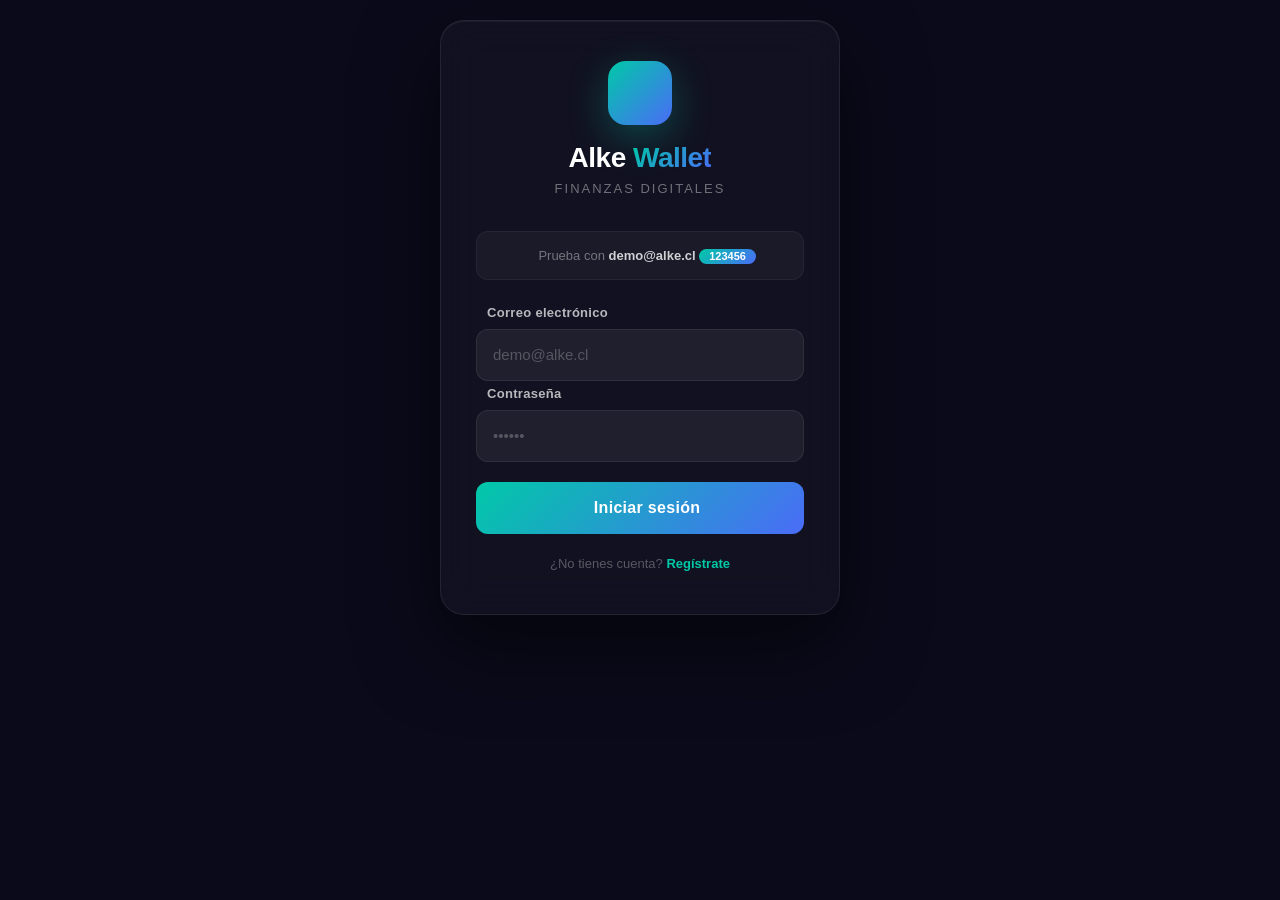
==== Localstorage/sendmoney.html @ d00fd611 "Proyecto completo Alke Wallet" ====
<!DOCTYPE html>
<html lang="es">
<head>
    <meta charset="UTF-8">
    <meta name="viewport" content="width=device-width, initial-scale=1.0">
    <title>Alke Wallet - Enviar Dinero</title>
    <link href="https://cdn.jsdelivr.net/npm/bootstrap@5.3.3/dist/css/bootstrap.min.css" rel="stylesheet">
    <link rel="stylesheet" href="https://cdnjs.cloudflare.com/ajax/libs/font-awesome/5.15.4/css/all.min.css">
    <link href="https://fonts.googleapis.com/css2?family=Inter:wght@400;500;600;700;800&display=swap" rel="stylesheet">
    <link rel="stylesheet" href="css/styles.css">
</head>
<body>
    <div class="send-wrapper">
        <div class="send-card">
            <a href="menu.html" class="back-link">
                <i class="fas fa-arrow-left"></i> Volver
            </a>
            <div class="page-title"><i class="fas fa-paper-plane"></i> Enviar Dinero</div>
            <div class="page-sub">Transfiere fondos a tus contactos</div>

            <div class="current-balance">
                <div class="label">Saldo disponible</div>
                <div class="amount" id="currentBalance">$0 CLP</div>
            </div>

            <form id="searchForm">
                <div class="form-group">
                    <label><i class="fas fa-search" style="margin-right: 6px;"></i>Buscar contacto</label>
                    <div class="input-group">
                        <div class="input-group-prepend">
                            <span class="input-group-text"><i class="fas fa-user"></i></span>
                        </div>
                        <input type="text" class="form-control" id="searchContact" placeholder="Nombre, CBU, alias...">
                        <div class="input-group-append">
                            <button class="btn-search" type="submit"><i class="fas fa-search"></i></button>
                        </div>
                    </div>
                </div>
            </form>

            <button class="btn-add" id="showAddContactBtn">
                <i class="fas fa-user-plus" style="margin-right: 8px;"></i>Agregar contacto
            </button>

            <div class="add-contact-form" id="addContactForm">
                <h5><i class="fas fa-user-plus" style="color: #00C9A7; margin-right: 8px;"></i>Nuevo Contacto</h5>
                <form id="newContactForm">
                    <div class="form-group">
                        <label>Nombre completo</label>
                        <input type="text" class="form-control" id="newName" placeholder="Nombre y apellido" required>
                    </div>
                    <div class="form-group">
                        <label>CBU (22 dígitos)</label>
                        <input type="text" class="form-control" id="newCbu" placeholder="CBU del contacto" required>
                    </div>
                    <div class="form-group">
                        <label>Alias</label>
                        <input type="text" class="form-control" id="newAlias" placeholder="Alias del contacto" required>
                    </div>
                    <div class="form-group">
                        <label>Banco</label>
                        <input type="text" class="form-control" id="newBank" placeholder="Nombre del banco" required>
                    </div>
                    <div class="alert-container" id="addContactAlert"></div>
                    <button type="submit" class="btn-deposit" style="background: linear-gradient(135deg, #00C9A7, #4A6CF7);">
                        <i class="fas fa-save"></i> Guardar contacto
                    </button>
                    <button type="button" class="btn btn-secondary w-100 mt-2" style="background: rgba(255,255,255,0.06); color: rgba(255,255,255,0.5);" id="cancelAddContact">
                        <i class="fas fa-times"></i> Cancelar
                    </button>
                </form>
            </div>

            <h5 style="color: rgba(255,255,255,0.5); font-size: 14px; margin: 20px 0 12px;">
                <i class="fas fa-address-book" style="margin-right: 8px;"></i>Mis Contactos
            </h5>

            <div id="contactList"></div>

            <div class="amount-input-group" id="amountInputGroup">
                <div class="form-group">
                    <label for="sendAmount"><i class="fas fa-money-bill-wave" style="margin-right: 6px;"></i>Monto a enviar</label>
                    <div class="input-group">
                        <div class="input-group-prepend">
                            <span class="input-group-text">$</span>
                        </div>
                        <input type="number" class="form-control" id="sendAmount" placeholder="0" min="1" step="1">
                    </div>
                </div>
            </div>

            <button class="btn-send" id="sendMoneyBtn" disabled>
                <i class="fas fa-arrow-right" style="margin-right: 8px;"></i>Enviar dinero
            </button>

            <div class="confirmation-message" id="confirmationMessage">
                <i class="fas fa-check-circle" style="margin-right: 8px;"></i>
                ¡Envío exitoso a <strong id="receiverName"></strong>!
            </div>

            <a href="menu.html" class="btn-menu">
                <i class="fas fa-home" style="margin-right: 8px;"></i>Menú Principal
            </a>
        </div>
    </div>

    <script src="https://code.jquery.com/jquery-3.7.1.min.js"></script>
    <script src="js/data.js"></script>
    <script src="js/ui.js"></script>
    <script src="js/auth.js"></script>
    <script src="js/wallet.js"></script>
    <script src="js/contacts.js"></script>
    <script src="js/main.js"></script>
    <script>
        $(document).ready(function() {
            if (localStorage.getItem('isLoggedIn') !== 'true') {
                window.location.href = 'login.html';
                return;
            }

            const user = window.Alke.data.usuarioActual();
            if (!user) {
                window.location.href = 'login.html';
                return;
            }

            let balance = user.saldo || 0;
            let selectedContact = null;
            let contacts = user.contactos || [];

            $('#currentBalance').text(`$${balance.toLocaleString()} CLP`);

            function renderContacts() {
                const list = $('#contactList');
                list.empty();
                if (contacts.length === 0) {
                    list.html('<p style="color: rgba(255,255,255,0.3); font-size: 14px;">Aún no tienes contactos.</p>');
                    return;
                }
                contacts.forEach((c, index) => {
                    const item = $(`
                        <div class="contact-item" data-index="${index}">
                            <div class="contact-name">${c.nombre}</div>
                            <div class="contact-details">CBU: ${c.cuenta || 'N/A'} | Alias: ${c.alias || 'N/A'}</div>
                            <span class="contact-bank"><i class="fas fa-university"></i> ${c.banco || 'Sin banco'}</span>
                        </div>
                    `);
                    item.click(function() {
                        $('.contact-item').removeClass('selected');
                        item.addClass('selected');
                        selectedContact = index;
                        $('#amountInputGroup').addClass('show');
                        $('#sendMoneyBtn').prop('disabled', false).addClass('show');
                        $('#sendAmount').focus();
                        $('#confirmationMessage').removeClass('show');
                    });
                    list.append(item);
                });
            }

            renderContacts();

            function showAlert(container, message, type) {
                const alertClass = type === 'success' ? 'alert-success' : 'alert-danger';
                const icon = type === 'success' ? 'fa-check-circle' : 'fa-exclamation-circle';
                $(container).html(`
                    <div class="alert ${alertClass} show" role="alert">
                        <i class="fas ${icon}"></i> ${message}
                    </div>
                `);
                setTimeout(() => {
                    $(container).find('.alert').fadeOut(300, function() { $(this).remove(); });
                }, 4000);
            }

            $('#showAddContactBtn').click(function() {
                $('#addContactForm').toggleClass('show');
                $(this).text($('#addContactForm').hasClass('show') ? '✕ Cerrar' : '<i class="fas fa-user-plus" style="margin-right:8px;"></i>Agregar contacto');
                if (!$('#addContactForm').hasClass('show')) {
                    $('#newContactForm')[0].reset();
                }
            });

            $('#cancelAddContact').click(function() {
                $('#addContactForm').removeClass('show');
                $('#showAddContactBtn').html('<i class="fas fa-user-plus" style="margin-right:8px;"></i>Agregar contacto');
                $('#newContactForm')[0].reset();
            });

            $('#newContactForm').submit(function(e) {
                e.preventDefault();
                const name = $('#newName').val().trim();
                const cbu = $('#newCbu').val().trim();
                const alias = $('#newAlias').val().trim();
                const bank = $('#newBank').val().trim();

                if (!name || !cbu || !alias || !bank) {
                    showAlert('#addContactAlert', 'Completa todos los campos.', 'error');
                    return;
                }

                const newContact = { nombre: name, cuenta: cbu, alias: alias, banco: bank };
                contacts.push(newContact);
                window.Alke.contacts.agregar(name, cbu);

                renderContacts();
                $('#newContactForm')[0].reset();
                $('#addContactForm').removeClass('show');
                $('#showAddContactBtn').html('<i class="fas fa-user-plus" style="margin-right:8px;"></i>Agregar contacto');
                showAlert('#addContactAlert', '✅ Contacto agregado exitosamente.', 'success');
            });

            $('#searchForm').submit(function(e) {
                e.preventDefault();
                const query = $('#searchContact').val().toLowerCase();
                let found = false;
                $('.contact-item').each(function() {
                    const text = $(this).text().toLowerCase();
                    if (text.includes(query)) {
                        $(this).show();
                        found = true;
                    } else {
                        $(this).hide();
                    }
                });
                if (!found && query) {
                    showAlert('#alertContainer', `No se encontraron contactos: "${query}"`, 'error');
                }
            });

            $('#sendMoneyBtn').click(function() {
                if (selectedContact === null) {
                    alert('Selecciona un contacto.');
                    return;
                }

                const amount = parseFloat($('#sendAmount').val());
                if (!amount || amount <= 0) {
                    alert('Ingresa un monto válido.');
                    return;
                }

                if (amount > balance) {
                    alert(`Saldo insuficiente. Disponible: $${balance.toLocaleString()} CLP`);
                    return;
                }

                const contact = contacts[selectedContact];
                if (confirm(`¿Enviar $${amount.toLocaleString()} CLP a ${contact.nombre}?`)) {
                    const result = window.Alke.wallet.transferir(contact.nombre, amount);
                    if (result.ok) {
                        balance = result.saldo;
                        $('#currentBalance').text(`$${balance.toLocaleString()} CLP`);
                        $('#receiverName').text(contact.nombre);
                        $('#confirmationMessage').addClass('show');
                        $('.contact-item').removeClass('selected');
                        selectedContact = null;
                        $('#amountInputGroup').removeClass('show');
                        $('#sendMoneyBtn').removeClass('show').prop('disabled', true);
                        $('#sendAmount').val('');

                        setTimeout(() => {
                            window.location.href = 'menu.html';
                        }, 2000);
                    } else {
                        alert(result.error);
                    }
                }
            });
        });
    </script>
</body>
</html>
---- Localstorage/css/styles.css ----
* {
    margin: 0;
    padding: 0;
    box-sizing: border-box;
}
body {
    font-family: 'Inter', sans-serif;
    background: #0a0a1a;
    min-height: 100vh;
}
/* === LOGIN === */
.login-wrapper { width: 100%; max-width: 440px; margin: 0 auto; padding: 20px; }
.login-card {
    background: rgba(255,255,255,0.03);
    backdrop-filter: blur(20px);
    -webkit-backdrop-filter: blur(20px);
    border: 1px solid rgba(255,255,255,0.08);
    border-radius: 24px;
    padding: 40px 35px;
    box-shadow: 0 30px 80px rgba(0,0,0,0.5), inset 0 1px 0 rgba(255,255,255,0.05);
    max-width: 440px;
    margin: auto;
}
.logo-container { text-align: center; margin-bottom: 32px; }
.logo-icon {
    width: 64px; height: 64px;
    background: linear-gradient(135deg, #00C9A7, #4A6CF7);
    border-radius: 18px;
    display: inline-flex;
    align-items: center;
    justify-content: center;
    font-size: 32px;
    color: white;
    box-shadow: 0 12px 40px rgba(0,201,167,0.3);
}
.logo-text {
    font-size: 28px; font-weight: 800; color: white; margin-top: 12px; letter-spacing: -0.5px;
}
.logo-text span {
    background: linear-gradient(135deg, #00C9A7, #4A6CF7);
    -webkit-background-clip: text;
    -webkit-text-fill-color: transparent;
}
.logo-sub {
    color: rgba(255,255,255,0.4);
    font-size: 13px; font-weight: 500; letter-spacing: 2px; text-transform: uppercase;
}
.login-card .form-group label {
    color: rgba(255,255,255,0.7);
    font-weight: 600; font-size: 13px; letter-spacing: 0.3px; margin-bottom: 6px;
}
.login-card .form-control {
    background: rgba(255,255,255,0.06);
    border: 1px solid rgba(255,255,255,0.08);
    border-radius: 12px;
    padding: 14px 16px;
    color: white;
    font-size: 15px;
    transition: all 0.3s ease;
}
.login-card .form-control:focus {
    background: rgba(255,255,255,0.08);
    border-color: #00C9A7;
    box-shadow: 0 0 0 4px rgba(0,201,167,0.12);
    color: white;
}
.login-card .form-control::placeholder { color: rgba(255,255,255,0.25); }
.login-card .input-group-text {
    background: rgba(255,255,255,0.06);
    border: 1px solid rgba(255,255,255,0.08);
    border-right: none;
    border-radius: 12px 0 0 12px;
    color: rgba(255,255,255,0.4);
}
.login-card .input-group .form-control {
    border-left: none;
    border-radius: 0 12px 12px 0;
}
.btn-login {
    background: linear-gradient(135deg, #00C9A7, #4A6CF7);
    border: none;
    border-radius: 12px;
    padding: 14px;
    font-weight: 700;
    font-size: 16px;
    color: white;
    width: 100%;
    transition: all 0.3s ease;
    letter-spacing: 0.3px;
    margin-top: 8px;
}
.btn-login:hover:not(:disabled) {
    transform: translateY(-2px);
    box-shadow: 0 12px 40px rgba(0,201,167,0.35);
    color: white;
}
.btn-login:disabled { opacity: 0.6; cursor: not-allowed; }
.test-credentials {
    background: rgba(255,255,255,0.04);
    border-radius: 12px;
    padding: 14px 18px;
    margin-bottom: 20px;
    text-align: center;
    border: 1px solid rgba(255,255,255,0.05);
}
.test-credentials p {
    color: rgba(255,255,255,0.4);
    font-size: 13px;
    margin: 0;
}
.test-credentials strong { color: rgba(255,255,255,0.8); font-weight: 600; }
.test-credentials .badge {
    background: linear-gradient(135deg, #00C9A7, #4A6CF7);
    color: white;
    font-weight: 600;
    padding: 2px 10px;
    border-radius: 20px;
    font-size: 11px;
}
.alert-container { margin-top: 12px; }
.alert {
    border-radius: 12px;
    border: none;
    font-size: 14px;
    padding: 12px 16px;
    display: none;
}
.alert.show { display: block; animation: slideDown 0.4s ease; }
.alert-success {
    background: rgba(0,201,167,0.15);
    color: #00C9A7;
    border: 1px solid rgba(0,201,167,0.2);
}
.alert-danger {
    background: rgba(255,71,87,0.15);
    color: #ff4757;
    border: 1px solid rgba(255,71,87,0.2);
}
@keyframes slideDown {
    from { opacity: 0; transform: translateY(-10px); }
    to { opacity: 1; transform: translateY(0); }
}
.footer-link {
    text-align: center;
    margin-top: 20px;
    color: rgba(255,255,255,0.3);
    font-size: 13px;
}
.footer-link a { color: #00C9A7; text-decoration: none; font-weight: 600; }
.footer-link a:hover { text-decoration: underline; }

/* === MENU === */
.menu-wrapper { width: 100%; max-width: 480px; margin: 0 auto; padding: 20px; }
.menu-card {
    background: rgba(255,255,255,0.03);
    backdrop-filter: blur(20px);
    -webkit-backdrop-filter: blur(20px);
    border: 1px solid rgba(255,255,255,0.06);
    border-radius: 24px;
    padding: 35px 30px;
    box-shadow: 0 30px 80px rgba(0,0,0,0.4);
}
.menu-header {
    display: flex;
    justify-content: space-between;
    align-items: center;
    margin-bottom: 28px;
}
.menu-brand {
    display: flex;
    align-items: center;
    gap: 10px;
}
.menu-brand .brand-icon {
    width: 40px; height: 40px;
    background: linear-gradient(135deg, #00C9A7, #4A6CF7);
    border-radius: 12px;
    display: flex;
    align-items: center;
    justify-content: center;
    color: white;
    font-size: 18px;
}
.menu-brand .brand-text { color: white; font-weight: 700; font-size: 18px; }
.menu-brand .brand-text span {
    background: linear-gradient(135deg, #00C9A7, #4A6CF7);
    -webkit-background-clip: text;
    -webkit-text-fill-color: transparent;
}
.user-info { display: flex; align-items: center; gap: 10px; }
.user-avatar {
    width: 40px; height: 40px;
    border-radius: 50%;
    background: linear-gradient(135deg, #00C9A7, #4A6CF7);
    display: flex;
    align-items: center;
    justify-content: center;
    color: white;
    font-weight: 700;
    font-size: 16px;
}
.user-name { color: rgba(255,255,255,0.6); font-size: 13px; }
.user-name strong { color: white; display: block; font-size: 14px; }
.balance-box {
    background: linear-gradient(135deg, #00C9A7, #4A6CF7);
    border-radius: 20px;
    padding: 28px 24px;
    margin-bottom: 28px;
    position: relative;
    overflow: hidden;
}
.balance-box::before {
    content: '💰';
    position: absolute;
    right: 20px;
    top: 50%;
    transform: translateY(-50%);
    font-size: 64px;
    opacity: 0.15;
}
.balance-box .label {
    color: rgba(255,255,255,0.7);
    font-size: 13px;
    font-weight: 500;
    letter-spacing: 0.5px;
    text-transform: uppercase;
}
.balance-box .amount {
    font-size: 38px;
    font-weight: 800;
    color: white;
    margin-top: 4px;
}
.balance-box .amount .currency {
    font-size: 18px;
    font-weight: 400;
    opacity: 0.7;
}
.balance-box .sub {
    color: rgba(255,255,255,0.5);
    font-size: 12px;
    margin-top: 4px;
}
.menu-grid {
    display: grid;
    grid-template-columns: repeat(3, 1fr);
    gap: 12px;
    margin-bottom: 20px;
}
.menu-item {
    background: rgba(255,255,255,0.04);
    border: 1px solid rgba(255,255,255,0.06);
    border-radius: 16px;
    padding: 18px 12px;
    text-align: center;
    cursor: pointer;
    transition: all 0.3s ease;
    text-decoration: none;
    color: white;
}
.menu-item:hover {
    background: rgba(255,255,255,0.08);
    transform: translateY(-4px);
    border-color: rgba(0,201,167,0.3);
    box-shadow: 0 12px 40px rgba(0,0,0,0.2);
    text-decoration: none;
    color: white;
}
.menu-item i {
    font-size: 26px;
    background: linear-gradient(135deg, #00C9A7, #4A6CF7);
    -webkit-background-clip: text;
    -webkit-text-fill-color: transparent;
    display: block;
    margin-bottom: 6px;
}
.menu-item span { font-size: 12px; font-weight: 600; color: rgba(255,255,255,0.7); }
.btn-logout {
    background: rgba(255,71,87,0.12);
    border: 1px solid rgba(255,71,87,0.15);
    border-radius: 12px;
    padding: 12px;
    color: #ff4757;
    font-weight: 600;
    width: 100%;
    transition: all 0.3s ease;
    cursor: pointer;
}
.btn-logout:hover {
    background: rgba(255,71,87,0.2);
    color: #ff4757;
}
.toast-message {
    position: fixed;
    top: 20px;
    right: 20px;
    background: rgba(0,201,167,0.15);
    backdrop-filter: blur(20px);
    border: 1px solid rgba(0,201,167,0.2);
    color: #00C9A7;
    padding: 14px 24px;
    border-radius: 12px;
    display: none;
    z-index: 1000;
    animation: slideIn 0.4s ease;
    font-weight: 500;
}
@keyframes slideIn {
    from { opacity: 0; transform: translateX(40px); }
    to { opacity: 1; transform: translateX(0); }
}

/* === DEPOSIT === */
.deposit-wrapper { width: 100%; max-width: 440px; margin: 0 auto; padding: 20px; }
.deposit-card {
    background: rgba(255,255,255,0.03);
    backdrop-filter: blur(20px);
    -webkit-backdrop-filter: blur(20px);
    border: 1px solid rgba(255,255,255,0.06);
    border-radius: 24px;
    padding: 35px 30px;
    box-shadow: 0 30px 80px rgba(0,0,0,0.4);
}
.back-link {
    display: inline-flex;
    align-items: center;
    gap: 8px;
    color: rgba(255,255,255,0.4);
    font-size: 13px;
    text-decoration: none;
    margin-bottom: 20px;
    transition: color 0.3s;
}
.back-link:hover { color: #00C9A7; text-decoration: none; }
.page-title {
    color: white;
    font-size: 26px;
    font-weight: 700;
    margin-bottom: 6px;
}
.page-title i { color: #00C9A7; margin-right: 10px; }
.page-sub {
    color: rgba(255,255,255,0.3);
    font-size: 14px;
    margin-bottom: 24px;
}
.current-balance {
    background: rgba(255,255,255,0.04);
    border-radius: 12px;
    padding: 14px 18px;
    text-align: center;
    margin-bottom: 24px;
    border: 1px solid rgba(255,255,255,0.05);
}
.current-balance .label {
    color: rgba(255,255,255,0.4);
    font-size: 12px;
    text-transform: uppercase;
    letter-spacing: 0.5px;
}
.current-balance .amount {
    color: #00C9A7;
    font-size: 24px;
    font-weight: 700;
}
.deposit-card .form-group label {
    color: rgba(255,255,255,0.6);
    font-weight: 600;
    font-size: 13px;
    margin-bottom: 6px;
}
.deposit-card .form-control {
    background: rgba(255,255,255,0.06);
    border: 1px solid rgba(255,255,255,0.08);
    border-radius: 12px;
    padding: 14px 16px;
    color: white;
    font-size: 20px;
    font-weight: 600;
    transition: all 0.3s ease;
}
.deposit-card .form-control:focus {
    background: rgba(255,255,255,0.08);
    border-color: #00C9A7;
    box-shadow: 0 0 0 4px rgba(0,201,167,0.12);
    color: white;
}
.deposit-card .form-control::placeholder { color: rgba(255,255,255,0.2); font-weight: 400; }
.deposit-card .input-group-text {
    background: rgba(255,255,255,0.06);
    border: 1px solid rgba(255,255,255,0.08);
    border-right: none;
    border-radius: 12px 0 0 12px;
    color: #00C9A7;
    font-weight: 700;
    font-size: 20px;
}
.deposit-card .input-group .form-control { border-left: none; border-radius: 0 12px 12px 0; }
.quick-amounts {
    display: flex;
    gap: 8px;
    margin: 12px 0 20px;
    flex-wrap: wrap;
}
.quick-amount {
    flex: 1;
    min-width: 60px;
    padding: 10px 8px;
    background: rgba(255,255,255,0.04);
    border: 1px solid rgba(255,255,255,0.06);
    border-radius: 10px;
    color: rgba(255,255,255,0.5);
    font-weight: 600;
    font-size: 13px;
    text-align: center;
    cursor: pointer;
    transition: all 0.3s ease;
}
.quick-amount:hover {
    background: rgba(0,201,167,0.12);
    border-color: rgba(0,201,167,0.2);
    color: #00C9A7;
}
.btn-deposit {
    background: linear-gradient(135deg, #00C9A7, #4A6CF7);
    border: none;
    border-radius: 12px;
    padding: 14px;
    font-weight: 700;
    font-size: 16px;
    color: white;
    width: 100%;
    transition: all 0.3s ease;
    margin-top: 8px;
}
.btn-deposit:hover:not(:disabled) {
    transform: translateY(-2px);
    box-shadow: 0 12px 40px rgba(0,201,167,0.3);
    color: white;
}
.btn-menu {
    background: rgba(255,255,255,0.06);
    border: 1px solid rgba(255,255,255,0.06);
    border-radius: 12px;
    padding: 14px 20px;
    color: rgba(255,255,255,0.5);
    font-weight: 600;
    width: 100%;
    margin-top: 20px;
    display: block;
    text-align: center;
    transition: all 0.3s ease;
    text-decoration: none;
    clear: both;
    position: relative;
    z-index: 1;
}
.btn-menu:hover {
    background: rgba(255,255,255,0.08);
    color: rgba(255,255,255,0.7);
    text-decoration: none;
}
.deposit-confirmation {
    margin-top: 14px;
    padding: 14px;
    background: rgba(0,201,167,0.08);
    border: 1px solid rgba(0,201,167,0.15);
    border-radius: 12px;
    color: #00C9A7;
    text-align: center;
    display: none;
    animation: slideDown 0.4s ease;
    font-weight: 500;
}
.deposit-confirmation.show { display: block; }

/* === SEND MONEY === */
.send-wrapper { width: 100%; max-width: 480px; margin: 0 auto; padding: 20px; }
.send-card {
    background: rgba(255,255,255,0.03);
    backdrop-filter: blur(20px);
    -webkit-backdrop-filter: blur(20px);
    border: 1px solid rgba(255,255,255,0.06);
    border-radius: 24px;
    padding: 35px 30px;
    box-shadow: 0 30px 80px rgba(0,0,0,0.4);
}
.send-card .form-group label {
    color: rgba(255,255,255,0.6);
    font-weight: 600;
    font-size: 13px;
    margin-bottom: 6px;
}
.send-card .form-control {
    background: rgba(255,255,255,0.06);
    border: 1px solid rgba(255,255,255,0.08);
    border-radius: 12px;
    padding: 12px 16px;
    color: white;
    transition: all 0.3s ease;
}
.send-card .form-control:focus {
    background: rgba(255,255,255,0.08);
    border-color: #4A6CF7;
    box-shadow: 0 0 0 4px rgba(74,108,247,0.12);
    color: white;
}
.send-card .form-control::placeholder { color: rgba(255,255,255,0.2); }
.send-card .input-group-text {
    background: rgba(255,255,255,0.06);
    border: 1px solid rgba(255,255,255,0.08);
    border-right: none;
    border-radius: 12px 0 0 12px;
    color: rgba(255,255,255,0.4);
}
.send-card .input-group .form-control { border-left: none; border-radius: 0 12px 12px 0; }
.btn-search {
    background: rgba(74,108,247,0.15);
    border: 1px solid rgba(74,108,247,0.2);
    border-radius: 12px;
    padding: 10px 18px;
    color: #4A6CF7;
    font-weight: 600;
    transition: all 0.3s ease;
}
.btn-search:hover {
    background: rgba(74,108,247,0.25);
    color: #4A6CF7;
}
.btn-add {
    background: rgba(0,201,167,0.12);
    border: 1px solid rgba(0,201,167,0.15);
    border-radius: 12px;
    padding: 12px;
    color: #00C9A7;
    font-weight: 600;
    width: 100%;
    margin-top: 12px;
    transition: all 0.3s ease;
}
.btn-add:hover {
    background: rgba(0,201,167,0.2);
    color: #00C9A7;
}
.btn-send {
    background: linear-gradient(135deg, #00C9A7, #4A6CF7);
    border: none;
    border-radius: 12px;
    padding: 14px;
    font-weight: 700;
    font-size: 16px;
    color: white;
    width: 100%;
    margin-top: 14px;
    transition: all 0.3s ease;
    display: none;
}
.btn-send.show { display: block; animation: slideDown 0.4s ease; }
.btn-send:hover:not(:disabled) {
    transform: translateY(-2px);
    box-shadow: 0 12px 40px rgba(0,201,167,0.3);
    color: white;
}
.contact-item {
    border: 1px solid rgba(255,255,255,0.06);
    border-radius: 12px;
    padding: 14px 16px;
    margin-bottom: 8px;
    cursor: pointer;
    transition: all 0.3s ease;
    background: rgba(255,255,255,0.02);
}
.contact-item:hover {
    background: rgba(255,255,255,0.06);
    border-color: rgba(74,108,247,0.2);
    transform: translateX(4px);
}
.contact-item.selected {
    border-color: #00C9A7;
    background: rgba(0,201,167,0.06);
}
.contact-item.selected:after {
    content: '✓';
    float: right;
    color: #00C9A7;
    font-weight: 700;
    font-size: 18px;
    margin-top: 4px;
}
.contact-name { color: white; font-weight: 600; }
.contact-details {
    color: rgba(255,255,255,0.3);
    font-size: 12px;
    margin-top: 2px;
}
.contact-bank {
    font-size: 11px;
    color: rgba(255,255,255,0.4);
    background: rgba(255,255,255,0.06);
    padding: 2px 10px;
    border-radius: 20px;
    display: inline-block;
    margin-top: 4px;
}
.add-contact-form {
    background: rgba(255,255,255,0.04);
    border-radius: 16px;
    padding: 20px;
    margin-top: 14px;
    display: none;
    animation: slideDown 0.4s ease;
    border: 1px solid rgba(255,255,255,0.06);
}
.add-contact-form.show { display: block; }
.add-contact-form h5 { color: white; font-weight: 600; margin-bottom: 16px; }
.amount-input-group { margin-top: 16px; display: none; }
.amount-input-group.show { display: block; animation: slideDown 0.4s ease; }
.confirmation-message {
    margin-top: 14px;
    padding: 14px;
    background: rgba(0,201,167,0.08);
    border: 1px solid rgba(0,201,167,0.15);
    border-radius: 12px;
    color: #00C9A7;
    text-align: center;
    display: none;
    animation: slideDown 0.4s ease;
    font-weight: 500;
}
.confirmation-message.show { display: block; }
.autocomplete-box { position: relative; }
.autocomplete-list {
    position: absolute;
    top: 100%;
    left: 0;
    right: 0;
    z-index: 20;
    max-height: 220px;
    overflow-y: auto;
    box-shadow: 0 8px 20px rgba(0,0,0,.12);
}
.autocomplete-list:empty { display: none; }
.autocomplete-list .list-group-item {
    cursor: pointer;
    background: #1a1a2e;
    color: white;
    border: none;
}
.autocomplete-list .list-group-item:hover { background: #2a2a4e; }

/* === TRANSACTIONS === */
.transactions-wrapper { width: 100%; max-width: 520px; margin: 0 auto; padding: 20px; }
.transactions-card {
    background: rgba(255,255,255,0.03);
    backdrop-filter: blur(20px);
    -webkit-backdrop-filter: blur(20px);
    border: 1px solid rgba(255,255,255,0.06);
    border-radius: 24px;
    padding: 35px 30px;
    box-shadow: 0 30px 80px rgba(0,0,0,0.4);
}
.filter-group { margin-bottom: 20px; }
.filter-group label {
    color: rgba(255,255,255,0.5);
    font-weight: 600;
    font-size: 13px;
    margin-right: 10px;
}
.filter-select {
    background: rgba(255,255,255,0.06);
    border: 1px solid rgba(255,255,255,0.08);
    border-radius: 12px;
    padding: 10px 14px;
    color: white;
    width: 100%;
    transition: all 0.3s ease;
}
.filter-select:focus {
    background: rgba(255,255,255,0.08);
    border-color: #4A6CF7;
    outline: none;
    box-shadow: 0 0 0 4px rgba(74,108,247,0.12);
    color: white;
}
.filter-select option { background: #1a1a2e; color: white; }
.transaction-counter {
    text-align: center;
    color: rgba(255,255,255,0.3);
    font-size: 12px;
    margin-bottom: 14px;
}
.transaction-counter span { color: #00C9A7; font-weight: 600; }
.list-group {
    max-height: 420px;
    overflow-y: auto;
}
.list-group::-webkit-scrollbar { width: 4px; }
.list-group::-webkit-scrollbar-track { background: rgba(255,255,255,0.02); border-radius: 4px; }
.list-group::-webkit-scrollbar-thumb { background: rgba(0,201,167,0.2); border-radius: 4px; }
.list-group-item {
    background: rgba(255,255,255,0.02);
    border: none;
    border-bottom: 1px solid rgba(255,255,255,0.04);
    padding: 14px 0;
    display: flex;
    justify-content: space-between;
    align-items: center;
    transition: all 0.3s ease;
}
.list-group-item:hover {
    background: rgba(255,255,255,0.04);
    padding-left: 10px;
    border-radius: 8px;
}
.list-group-item:last-child { border-bottom: none; }
.transaction-info {
    display: flex;
    align-items: center;
    gap: 12px;
}
.transaction-icon {
    width: 40px; height: 40px;
    border-radius: 50%;
    display: flex;
    align-items: center;
    justify-content: center;
    font-size: 16px;
    flex-shrink: 0;
}
.transaction-icon.compra {
    background: rgba(255,71,87,0.15);
    color: #ff4757;
}
.transaction-icon.deposito {
    background: rgba(0,201,167,0.15);
    color: #00C9A7;
}
.transaction-icon.transferencia {
    background: rgba(74,108,247,0.15);
    color: #4A6CF7;
}
.transaction-details { flex: 1; }
.transaction-name { color: white; font-weight: 600; font-size: 14px; }
.transaction-date {
    color: rgba(255,255,255,0.25);
    font-size: 11px;
}
.transaction-badge {
    font-size: 10px;
    background: rgba(255,255,255,0.06);
    padding: 2px 10px;
    border-radius: 20px;
    color: rgba(255,255,255,0.4);
    display: inline-block;
    margin-top: 2px;
}
.transaction-amount { font-weight: 700; font-size: 15px; }
.transaction-amount.positive { color: #00C9A7; }
.transaction-amount.negative { color: #ff4757; }
.no-transactions {
    text-align: center;
    padding: 50px 0;
    color: rgba(255,255,255,0.2);
}
.no-transactions i { font-size: 48px; margin-bottom: 16px; opacity: 0.5; }

@media (max-width: 480px) {
    .login-card, .deposit-card, .send-card, .transactions-card, .menu-card {
        padding: 24px 18px;
    }
    .logo-text { font-size: 24px; }
    .balance-box .amount { font-size: 30px; }
    .menu-grid { gap: 8px; }
    .menu-item { padding: 14px 8px; }
    .menu-item i { font-size: 22px; }
    .page-title { font-size: 22px; }
    .btn-menu { margin-top: 18px; padding: 12px 16px; }
}
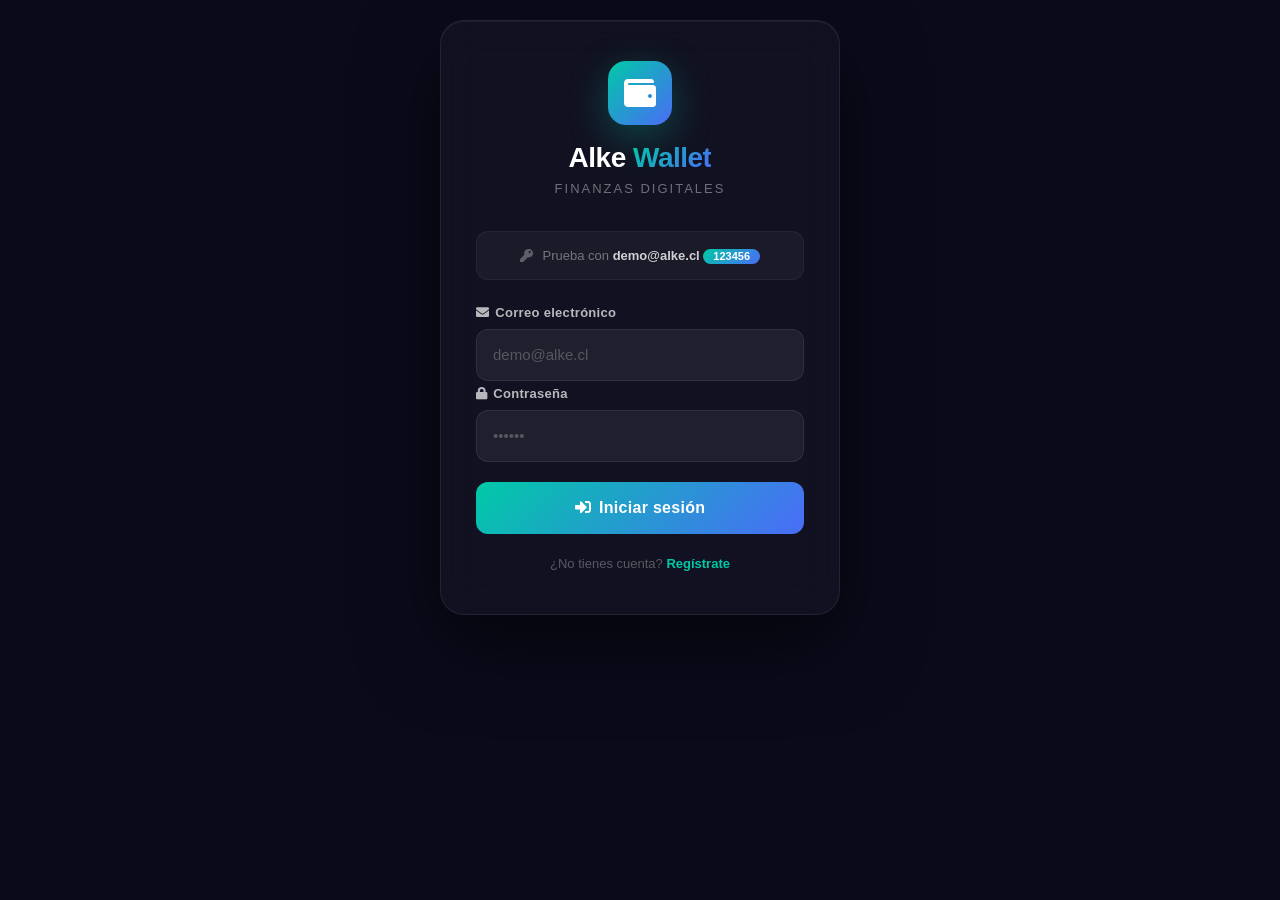
==== commit 0a672bd0: "Add files via upload" ====
--- a/Localstorage/sendmoney.html
+++ b/Localstorage/sendmoney.html
@@ -1,273 +1,378 @@
-<!DOCTYPE html>
-<html lang="es">
-<head>
-    <meta charset="UTF-8">
-    <meta name="viewport" content="width=device-width, initial-scale=1.0">
-    <title>Alke Wallet - Enviar Dinero</title>
-    <link href="https://cdn.jsdelivr.net/npm/bootstrap@5.3.3/dist/css/bootstrap.min.css" rel="stylesheet">
-    <link rel="stylesheet" href="https://cdnjs.cloudflare.com/ajax/libs/font-awesome/5.15.4/css/all.min.css">
-    <link href="https://fonts.googleapis.com/css2?family=Inter:wght@400;500;600;700;800&display=swap" rel="stylesheet">
-    <link rel="stylesheet" href="css/styles.css">
-</head>
-<body>
-    <div class="send-wrapper">
-        <div class="send-card">
-            <a href="menu.html" class="back-link">
-                <i class="fas fa-arrow-left"></i> Volver
-            </a>
-            <div class="page-title"><i class="fas fa-paper-plane"></i> Enviar Dinero</div>
-            <div class="page-sub">Transfiere fondos a tus contactos</div>
-
-            <div class="current-balance">
-                <div class="label">Saldo disponible</div>
-                <div class="amount" id="currentBalance">$0 CLP</div>
-            </div>
-
-            <form id="searchForm">
-                <div class="form-group">
-                    <label><i class="fas fa-search" style="margin-right: 6px;"></i>Buscar contacto</label>
-                    <div class="input-group">
-                        <div class="input-group-prepend">
-                            <span class="input-group-text"><i class="fas fa-user"></i></span>
-                        </div>
-                        <input type="text" class="form-control" id="searchContact" placeholder="Nombre, CBU, alias...">
-                        <div class="input-group-append">
-                            <button class="btn-search" type="submit"><i class="fas fa-search"></i></button>
-                        </div>
-                    </div>
-                </div>
-            </form>
-
-            <button class="btn-add" id="showAddContactBtn">
-                <i class="fas fa-user-plus" style="margin-right: 8px;"></i>Agregar contacto
-            </button>
-
-            <div class="add-contact-form" id="addContactForm">
-                <h5><i class="fas fa-user-plus" style="color: #00C9A7; margin-right: 8px;"></i>Nuevo Contacto</h5>
-                <form id="newContactForm">
-                    <div class="form-group">
-                        <label>Nombre completo</label>
-                        <input type="text" class="form-control" id="newName" placeholder="Nombre y apellido" required>
-                    </div>
-                    <div class="form-group">
-                        <label>CBU (22 dígitos)</label>
-                        <input type="text" class="form-control" id="newCbu" placeholder="CBU del contacto" required>
-                    </div>
-                    <div class="form-group">
-                        <label>Alias</label>
-                        <input type="text" class="form-control" id="newAlias" placeholder="Alias del contacto" required>
-                    </div>
-                    <div class="form-group">
-                        <label>Banco</label>
-                        <input type="text" class="form-control" id="newBank" placeholder="Nombre del banco" required>
-                    </div>
-                    <div class="alert-container" id="addContactAlert"></div>
-                    <button type="submit" class="btn-deposit" style="background: linear-gradient(135deg, #00C9A7, #4A6CF7);">
-                        <i class="fas fa-save"></i> Guardar contacto
-                    </button>
-                    <button type="button" class="btn btn-secondary w-100 mt-2" style="background: rgba(255,255,255,0.06); color: rgba(255,255,255,0.5);" id="cancelAddContact">
-                        <i class="fas fa-times"></i> Cancelar
-                    </button>
-                </form>
-            </div>
-
-            <h5 style="color: rgba(255,255,255,0.5); font-size: 14px; margin: 20px 0 12px;">
-                <i class="fas fa-address-book" style="margin-right: 8px;"></i>Mis Contactos
-            </h5>
-
-            <div id="contactList"></div>
-
-            <div class="amount-input-group" id="amountInputGroup">
-                <div class="form-group">
-                    <label for="sendAmount"><i class="fas fa-money-bill-wave" style="margin-right: 6px;"></i>Monto a enviar</label>
-                    <div class="input-group">
-                        <div class="input-group-prepend">
-                            <span class="input-group-text">$</span>
-                        </div>
-                        <input type="number" class="form-control" id="sendAmount" placeholder="0" min="1" step="1">
-                    </div>
-                </div>
-            </div>
-
-            <button class="btn-send" id="sendMoneyBtn" disabled>
-                <i class="fas fa-arrow-right" style="margin-right: 8px;"></i>Enviar dinero
-            </button>
-
-            <div class="confirmation-message" id="confirmationMessage">
-                <i class="fas fa-check-circle" style="margin-right: 8px;"></i>
-                ¡Envío exitoso a <strong id="receiverName"></strong>!
-            </div>
-
-            <a href="menu.html" class="btn-menu">
-                <i class="fas fa-home" style="margin-right: 8px;"></i>Menú Principal
-            </a>
-        </div>
-    </div>
-
-    <script src="https://code.jquery.com/jquery-3.7.1.min.js"></script>
-    <script src="js/data.js"></script>
-    <script src="js/ui.js"></script>
-    <script src="js/auth.js"></script>
-    <script src="js/wallet.js"></script>
-    <script src="js/contacts.js"></script>
-    <script src="js/main.js"></script>
-    <script>
-        $(document).ready(function() {
-            if (localStorage.getItem('isLoggedIn') !== 'true') {
-                window.location.href = 'login.html';
-                return;
-            }
-
-            const user = window.Alke.data.usuarioActual();
-            if (!user) {
-                window.location.href = 'login.html';
-                return;
-            }
-
-            let balance = user.saldo || 0;
-            let selectedContact = null;
-            let contacts = user.contactos || [];
-
-            $('#currentBalance').text(`$${balance.toLocaleString()} CLP`);
-
-            function renderContacts() {
-                const list = $('#contactList');
-                list.empty();
-                if (contacts.length === 0) {
-                    list.html('<p style="color: rgba(255,255,255,0.3); font-size: 14px;">Aún no tienes contactos.</p>');
-                    return;
-                }
-                contacts.forEach((c, index) => {
-                    const item = $(`
-                        <div class="contact-item" data-index="${index}">
-                            <div class="contact-name">${c.nombre}</div>
-                            <div class="contact-details">CBU: ${c.cuenta || 'N/A'} | Alias: ${c.alias || 'N/A'}</div>
-                            <span class="contact-bank"><i class="fas fa-university"></i> ${c.banco || 'Sin banco'}</span>
-                        </div>
-                    `);
-                    item.click(function() {
-                        $('.contact-item').removeClass('selected');
-                        item.addClass('selected');
-                        selectedContact = index;
-                        $('#amountInputGroup').addClass('show');
-                        $('#sendMoneyBtn').prop('disabled', false).addClass('show');
-                        $('#sendAmount').focus();
-                        $('#confirmationMessage').removeClass('show');
-                    });
-                    list.append(item);
-                });
-            }
-
-            renderContacts();
-
-            function showAlert(container, message, type) {
-                const alertClass = type === 'success' ? 'alert-success' : 'alert-danger';
-                const icon = type === 'success' ? 'fa-check-circle' : 'fa-exclamation-circle';
-                $(container).html(`
-                    <div class="alert ${alertClass} show" role="alert">
-                        <i class="fas ${icon}"></i> ${message}
-                    </div>
-                `);
-                setTimeout(() => {
-                    $(container).find('.alert').fadeOut(300, function() { $(this).remove(); });
-                }, 4000);
-            }
-
-            $('#showAddContactBtn').click(function() {
-                $('#addContactForm').toggleClass('show');
-                $(this).text($('#addContactForm').hasClass('show') ? '✕ Cerrar' : '<i class="fas fa-user-plus" style="margin-right:8px;"></i>Agregar contacto');
-                if (!$('#addContactForm').hasClass('show')) {
-                    $('#newContactForm')[0].reset();
-                }
-            });
-
-            $('#cancelAddContact').click(function() {
-                $('#addContactForm').removeClass('show');
-                $('#showAddContactBtn').html('<i class="fas fa-user-plus" style="margin-right:8px;"></i>Agregar contacto');
-                $('#newContactForm')[0].reset();
-            });
-
-            $('#newContactForm').submit(function(e) {
-                e.preventDefault();
-                const name = $('#newName').val().trim();
-                const cbu = $('#newCbu').val().trim();
-                const alias = $('#newAlias').val().trim();
-                const bank = $('#newBank').val().trim();
-
-                if (!name || !cbu || !alias || !bank) {
-                    showAlert('#addContactAlert', 'Completa todos los campos.', 'error');
-                    return;
-                }
-
-                const newContact = { nombre: name, cuenta: cbu, alias: alias, banco: bank };
-                contacts.push(newContact);
-                window.Alke.contacts.agregar(name, cbu);
-
-                renderContacts();
-                $('#newContactForm')[0].reset();
-                $('#addContactForm').removeClass('show');
-                $('#showAddContactBtn').html('<i class="fas fa-user-plus" style="margin-right:8px;"></i>Agregar contacto');
-                showAlert('#addContactAlert', '✅ Contacto agregado exitosamente.', 'success');
-            });
-
-            $('#searchForm').submit(function(e) {
-                e.preventDefault();
-                const query = $('#searchContact').val().toLowerCase();
-                let found = false;
-                $('.contact-item').each(function() {
-                    const text = $(this).text().toLowerCase();
-                    if (text.includes(query)) {
-                        $(this).show();
-                        found = true;
-                    } else {
-                        $(this).hide();
-                    }
-                });
-                if (!found && query) {
-                    showAlert('#alertContainer', `No se encontraron contactos: "${query}"`, 'error');
-                }
-            });
-
-            $('#sendMoneyBtn').click(function() {
-                if (selectedContact === null) {
-                    alert('Selecciona un contacto.');
-                    return;
-                }
-
-                const amount = parseFloat($('#sendAmount').val());
-                if (!amount || amount <= 0) {
-                    alert('Ingresa un monto válido.');
-                    return;
-                }
-
-                if (amount > balance) {
-                    alert(`Saldo insuficiente. Disponible: $${balance.toLocaleString()} CLP`);
-                    return;
-                }
-
-                const contact = contacts[selectedContact];
-                if (confirm(`¿Enviar $${amount.toLocaleString()} CLP a ${contact.nombre}?`)) {
-                    const result = window.Alke.wallet.transferir(contact.nombre, amount);
-                    if (result.ok) {
-                        balance = result.saldo;
-                        $('#currentBalance').text(`$${balance.toLocaleString()} CLP`);
-                        $('#receiverName').text(contact.nombre);
-                        $('#confirmationMessage').addClass('show');
-                        $('.contact-item').removeClass('selected');
-                        selectedContact = null;
-                        $('#amountInputGroup').removeClass('show');
-                        $('#sendMoneyBtn').removeClass('show').prop('disabled', true);
-                        $('#sendAmount').val('');
-
-                        setTimeout(() => {
-                            window.location.href = 'menu.html';
-                        }, 2000);
-                    } else {
-                        alert(result.error);
-                    }
-                }
-            });
-        });
-    </script>
-</body>
+<!DOCTYPE html>
+<html lang="es">
+<head>
+    <meta charset="UTF-8">
+    <meta name="viewport" content="width=device-width, initial-scale=1.0">
+    <title>Alke Wallet - Enviar Dinero</title>
+    <link href="https://cdn.jsdelivr.net/npm/bootstrap@5.3.3/dist/css/bootstrap.min.css" rel="stylesheet">
+    <link rel="stylesheet" href="https://cdnjs.cloudflare.com/ajax/libs/font-awesome/5.15.4/css/all.min.css">
+    <link href="https://fonts.googleapis.com/css2?family=Inter:wght@400;500;600;700;800&display=swap" rel="stylesheet">
+    <link rel="stylesheet" href="css/styles.css">
+</head>
+<body>
+    <div class="send-wrapper">
+        <div class="send-card">
+            <a href="menu.html" class="back-link">
+                <i class="fas fa-arrow-left"></i> Volver
+            </a>
+            <div class="page-title"><i class="fas fa-paper-plane"></i> Enviar Dinero</div>
+            <div class="page-sub">Transfiere fondos a tus contactos</div>
+
+            <div class="current-balance">
+                <div class="label">Saldo disponible</div>
+                <div class="amount" id="currentBalance">$0 CLP</div>
+            </div>
+
+            <form id="searchForm">
+                <div class="form-group">
+                    <label><i class="fas fa-search" style="margin-right: 6px;"></i>Buscar contacto</label>
+                    <div class="input-group">
+                        <div class="input-group-prepend">
+                            <span class="input-group-text"><i class="fas fa-user"></i></span>
+                        </div>
+                        <input type="text" class="form-control" id="searchContact" placeholder="Nombre, CBU, alias...">
+                        <div class="input-group-append">
+                            <button class="btn-search" type="submit"><i class="fas fa-search"></i></button>
+                        </div>
+                    </div>
+                </div>
+            </form>
+
+            <button class="btn-add" id="showAddContactBtn">
+                <i class="fas fa-user-plus" style="margin-right: 8px;"></i>Agregar contacto
+            </button>
+
+            <div class="add-contact-form" id="addContactForm">
+                <h5><i class="fas fa-user-plus" style="color: #00C9A7; margin-right: 8px;"></i>Nuevo Contacto</h5>
+                <form id="newContactForm">
+                    <div class="form-group">
+                        <label>Nombre completo</label>
+                        <input type="text" class="form-control" id="newName" placeholder="Nombre y apellido" required>
+                    </div>
+                    <div class="form-group">
+                        <label>CBU (9 dígitos)</label>
+                        <input type="text" class="form-control" id="newCbu" placeholder="Ej: 123456789" maxlength="9" required>
+                        <div class="invalid-feedback" id="cbuError" style="display: none;">
+                            El CBU debe tener exactamente 9 dígitos numéricos.
+                        </div>
+                    </div>
+                    <div class="form-group">
+                        <label>Alias</label>
+                        <input type="text" class="form-control" id="newAlias" placeholder="Alias del contacto" required>
+                    </div>
+                    <div class="form-group">
+                        <label>Banco</label>
+                        <input type="text" class="form-control" id="newBank" placeholder="Nombre del banco" required>
+                    </div>
+                    <div class="alert-container" id="addContactAlert"></div>
+                    <button type="submit" class="btn-deposit" style="background: linear-gradient(135deg, #00C9A7, #4A6CF7);">
+                        <i class="fas fa-save"></i> Guardar contacto
+                    </button>
+                    <button type="button" class="btn btn-secondary w-100 mt-2" style="background: rgba(255,255,255,0.06); color: rgba(255,255,255,0.5);" id="cancelAddContact">
+                        <i class="fas fa-times"></i> Cancelar
+                    </button>
+                </form>
+            </div>
+
+            <h5 style="color: rgba(255,255,255,0.5); font-size: 14px; margin: 20px 0 12px;">
+                <i class="fas fa-address-book" style="margin-right: 8px;"></i>Mis Contactos
+            </h5>
+
+            <div id="contactList"></div>
+
+            <div class="amount-input-group" id="amountInputGroup">
+                <div class="form-group">
+                    <label for="sendAmount"><i class="fas fa-money-bill-wave" style="margin-right: 6px;"></i>Monto a enviar</label>
+                    <div class="input-group">
+                        <div class="input-group-prepend">
+                            <span class="input-group-text">$</span>
+                        </div>
+                        <input type="number" class="form-control" id="sendAmount" placeholder="0" min="1" step="1">
+                    </div>
+                </div>
+            </div>
+
+            <button class="btn-send" id="sendMoneyBtn" disabled>
+                <i class="fas fa-arrow-right" style="margin-right: 8px;"></i>Enviar dinero
+            </button>
+
+            <div class="confirmation-message" id="confirmationMessage">
+                <i class="fas fa-check-circle" style="margin-right: 8px;"></i>
+                ¡Envío exitoso a <strong id="receiverName"></strong>!
+            </div>
+
+            <a href="menu.html" class="btn-menu">
+                <i class="fas fa-home" style="margin-right: 8px;"></i>Menú Principal
+            </a>
+        </div>
+    </div>
+
+    <script src="https://code.jquery.com/jquery-3.7.1.min.js"></script>
+    <script src="js/data.js"></script>
+    <script src="js/ui.js"></script>
+    <script src="js/auth.js"></script>
+    <script src="js/wallet.js"></script>
+    <script src="js/contacts.js"></script>
+    <script src="js/main.js"></script>
+    <script>
+        $(document).ready(function() {
+            // Verificar sesión
+            if (localStorage.getItem('isLoggedIn') !== 'true') {
+                window.location.href = 'login.html';
+                return;
+            }
+
+            const user = window.Alke.data.usuarioActual();
+            if (!user) {
+                window.location.href = 'login.html';
+                return;
+            }
+
+            let balance = user.saldo || 0;
+            let selectedContact = null;
+            // Usar directamente los contactos del usuario
+            let contacts = user.contactos || [];
+
+            $('#currentBalance').text(`$${balance.toLocaleString()} CLP`);
+
+            // Función para renderizar contactos
+            function renderContacts() {
+                const list = $('#contactList');
+                list.empty();
+
+                // Actualizar la referencia de contactos
+                contacts = user.contactos || [];
+
+                if (contacts.length === 0) {
+                    list.html('<p style="color: rgba(255,255,255,0.3); font-size: 14px;">Aún no tienes contactos.</p>');
+                    return;
+                }
+
+                contacts.forEach((c, index) => {
+                    const cbuDisplay = c.cuenta || c.cbu || 'N/A';
+                    const aliasDisplay = c.alias || 'N/A';
+                    const bancoDisplay = c.banco || 'Sin banco';
+
+                    const item = $(`
+                        <div class="contact-item" data-index="${index}">
+                            <div class="contact-name">${c.nombre}</div>
+                            <div class="contact-details">CBU: ${cbuDisplay} | Alias: ${aliasDisplay}</div>
+                            <span class="contact-bank"><i class="fas fa-university"></i> ${bancoDisplay}</span>
+                        </div>
+                    `);
+
+                    item.click(function() {
+                        $('.contact-item').removeClass('selected');
+                        item.addClass('selected');
+                        selectedContact = index;
+                        $('#amountInputGroup').addClass('show');
+                        $('#sendMoneyBtn').prop('disabled', false).addClass('show');
+                        $('#sendAmount').focus();
+                        $('#confirmationMessage').removeClass('show');
+                    });
+
+                    list.append(item);
+                });
+            }
+
+            // Renderizar contactos iniciales
+            renderContacts();
+
+            // Función para mostrar alertas
+            function showAlert(container, message, type) {
+                const alertClass = type === 'success' ? 'alert-success' : 'alert-danger';
+                const icon = type === 'success' ? 'fa-check-circle' : 'fa-exclamation-circle';
+                $(container).html(`
+                    <div class="alert ${alertClass} show" role="alert">
+                        <i class="fas ${icon}"></i> ${message}
+                    </div>
+                `);
+                setTimeout(() => {
+                    $(container).find('.alert').fadeOut(300, function() { $(this).remove(); });
+                }, 4000);
+            }
+
+            // Mostrar/ocultar formulario de agregar contacto
+            $('#showAddContactBtn').click(function() {
+                $('#addContactForm').toggleClass('show');
+                $(this).text($('#addContactForm').hasClass('show') ? '✕ Cerrar' : '<i class="fas fa-user-plus" style="margin-right:8px;"></i>Agregar contacto');
+                if (!$('#addContactForm').hasClass('show')) {
+                    $('#newContactForm')[0].reset();
+                    $('.form-control').removeClass('is-invalid');
+                    $('#cbuError').hide();
+                }
+            });
+
+            $('#cancelAddContact').click(function() {
+                $('#addContactForm').removeClass('show');
+                $('#showAddContactBtn').html('<i class="fas fa-user-plus" style="margin-right:8px;"></i>Agregar contacto');
+                $('#newContactForm')[0].reset();
+                $('.form-control').removeClass('is-invalid');
+                $('#cbuError').hide();
+            });
+
+            // Validar CBU (9 dígitos)
+            function validateCBU(cbu) {
+                return /^\d{9}$/.test(cbu);
+            }
+
+            // Agregar contacto - CORREGIDO (sin duplicación)
+            $('#newContactForm').submit(function(e) {
+                e.preventDefault();
+
+                const name = $('#newName').val().trim();
+                const cbu = $('#newCbu').val().trim();
+                const alias = $('#newAlias').val().trim();
+                const bank = $('#newBank').val().trim();
+
+                let isValid = true;
+
+                // Validar nombre
+                if (!name) {
+                    $('#newName').addClass('is-invalid');
+                    isValid = false;
+                } else {
+                    $('#newName').removeClass('is-invalid');
+                }
+
+                // Validar CBU (9 dígitos)
+                if (!cbu || !validateCBU(cbu)) {
+                    $('#newCbu').addClass('is-invalid');
+                    $('#cbuError').show();
+                    isValid = false;
+                } else {
+                    $('#newCbu').removeClass('is-invalid');
+                    $('#cbuError').hide();
+                }
+
+                // Validar alias
+                if (!alias) {
+                    $('#newAlias').addClass('is-invalid');
+                    isValid = false;
+                } else {
+                    $('#newAlias').removeClass('is-invalid');
+                }
+
+                // Validar banco
+                if (!bank) {
+                    $('#newBank').addClass('is-invalid');
+                    isValid = false;
+                } else {
+                    $('#newBank').removeClass('is-invalid');
+                }
+
+                if (!isValid) {
+                    showAlert('#addContactAlert', 'Completa todos los campos correctamente.', 'error');
+                    return;
+                }
+
+                // Crear el nuevo contacto
+                const newContact = {
+                    nombre: name,
+                    cuenta: cbu,
+                    alias: alias,
+                    banco: bank
+                };
+
+                // Agregar usando la función de contacts.js (SOLO UNA VEZ)
+                window.Alke.contacts.agregar(name, cbu);
+
+                // Actualizar la referencia de contactos
+                contacts = user.contactos || [];
+
+                // Limpiar campos
+                $('#newContactForm')[0].reset();
+                $('.form-control').removeClass('is-invalid');
+                $('#cbuError').hide();
+
+                // Ocultar formulario
+                $('#addContactForm').removeClass('show');
+                $('#showAddContactBtn').html('<i class="fas fa-user-plus" style="margin-right:8px;"></i>Agregar contacto');
+
+                // Renderizar la lista actualizada
+                renderContacts();
+
+                showAlert('#addContactAlert', '✅ Contacto agregado exitosamente.', 'success');
+            });
+
+            // Buscar contacto
+            $('#searchForm').submit(function(e) {
+                e.preventDefault();
+                const query = $('#searchContact').val().toLowerCase();
+                let found = false;
+
+                $('.contact-item').each(function() {
+                    const text = $(this).text().toLowerCase();
+                    if (text.includes(query)) {
+                        $(this).show();
+                        found = true;
+                    } else {
+                        $(this).hide();
+                    }
+                });
+
+                if (!found && query) {
+                    showAlert('#alertContainer', `No se encontraron contactos: "${query}"`, 'error');
+                }
+            });
+
+            // Enviar dinero
+            $('#sendMoneyBtn').click(function() {
+                if (selectedContact === null) {
+                    alert('Selecciona un contacto.');
+                    return;
+                }
+
+                const amount = parseFloat($('#sendAmount').val());
+                if (!amount || amount <= 0) {
+                    alert('Ingresa un monto válido.');
+                    return;
+                }
+
+                if (amount > balance) {
+                    alert(`Saldo insuficiente. Disponible: $${balance.toLocaleString()} CLP`);
+                    return;
+                }
+
+                const contact = contacts[selectedContact];
+                if (!contact) {
+                    alert('Contacto no encontrado.');
+                    return;
+                }
+
+                if (confirm(`¿Enviar $${amount.toLocaleString()} CLP a ${contact.nombre}?`)) {
+                    const result = window.Alke.wallet.transferir(contact.nombre, amount);
+                    if (result.ok) {
+                        balance = result.saldo;
+                        $('#currentBalance').text(`$${balance.toLocaleString()} CLP`);
+                        $('#receiverName').text(contact.nombre);
+                        $('#confirmationMessage').addClass('show');
+
+                        // Limpiar selección
+                        $('.contact-item').removeClass('selected');
+                        selectedContact = null;
+                        $('#amountInputGroup').removeClass('show');
+                        $('#sendMoneyBtn').removeClass('show').prop('disabled', true);
+                        $('#sendAmount').val('');
+
+                        setTimeout(() => {
+                            window.location.href = 'menu.html';
+                        }, 2000);
+                    } else {
+                        alert(result.error);
+                    }
+                }
+            });
+
+            // Validar CBU en tiempo real (solo números y máximo 9 dígitos)
+            $('#newCbu').on('input', function() {
+                this.value = this.value.replace(/\D/g, '').slice(0, 9);
+                if (this.value.length === 9) {
+                    $(this).removeClass('is-invalid');
+                    $('#cbuError').hide();
+                }
+            });
+        });
+    </script>
+</body>
 </html>
